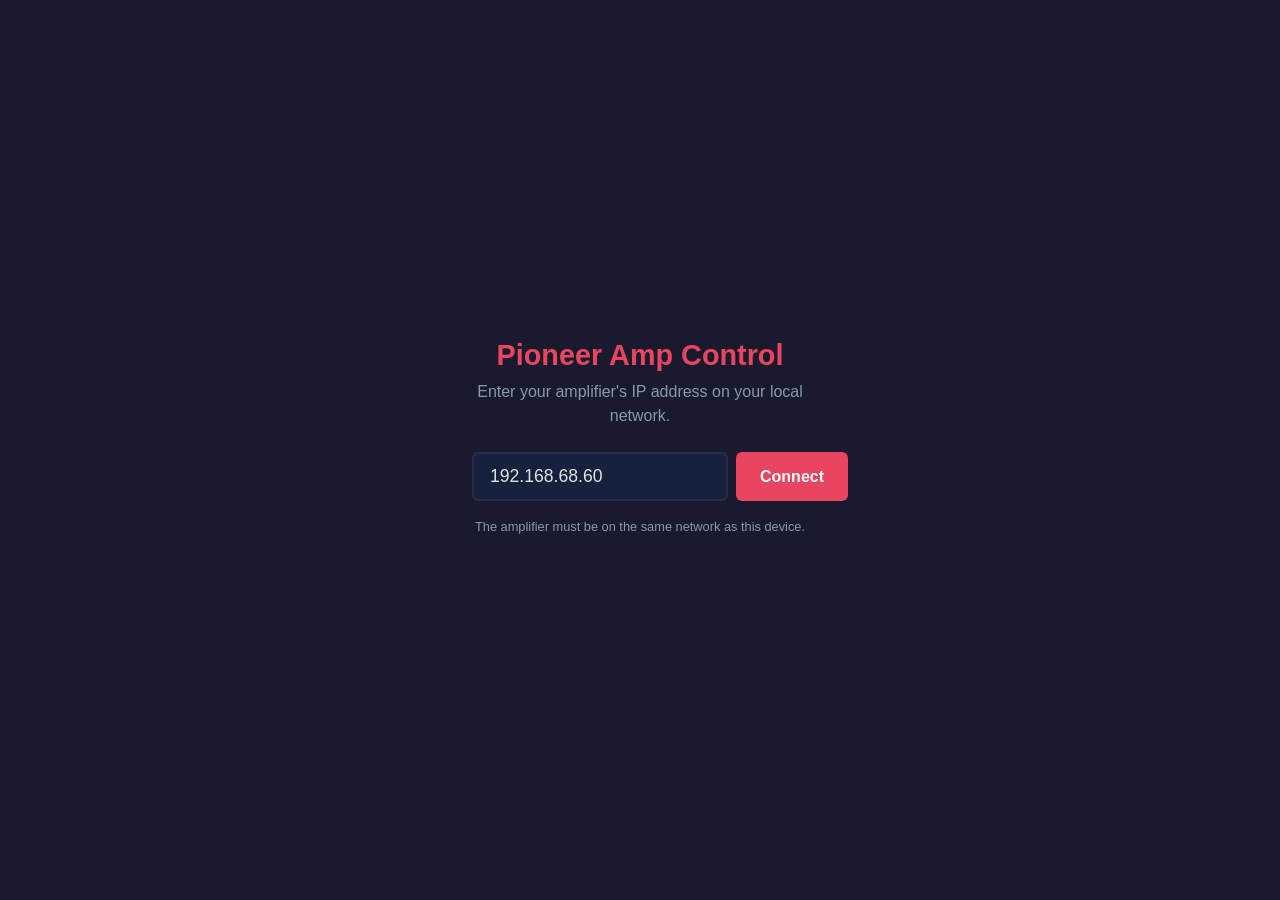
==== docs/index.html @ fc16584a "Add web-based Pioneer amplifier control app First build of a responsive single-page web app (for Git" ====
<!DOCTYPE html>
<html lang="en">
<head>
    <meta charset="UTF-8">
    <meta name="viewport" content="width=device-width, initial-scale=1.0">
    <title>Pioneer Amp Control</title>
    <link rel="stylesheet" href="style.css">
    <link rel="icon" href="data:image/svg+xml,<svg xmlns='http://www.w3.org/2000/svg' viewBox='0 0 100 100'><text y='.9em' font-size='90'>🔊</text></svg>">
</head>
<body>
    <!-- Setup overlay -->
    <div id="setup-overlay" class="overlay hidden">
        <div class="overlay-content">
            <h2>Pioneer Amp Control</h2>
            <p>Enter your amplifier's IP address on your local network.</p>
            <div class="ip-input-group">
                <input type="text" id="ip-input" placeholder="e.g. 192.168.1.100" value="192.168.68.60" autocomplete="off" inputmode="url">
                <button id="ip-save-btn" class="btn btn-primary">Connect</button>
            </div>
            <p class="hint">The amplifier must be on the same network as this device.</p>
        </div>
    </div>

    <!-- Main app -->
    <div id="app" class="hidden">
        <header>
            <h1>Pioneer Amp Control</h1>
            <div class="header-controls">
                <span id="connection-status" class="status-dot disconnected" title="Disconnected"></span>
                <button id="settings-btn" class="btn btn-icon" title="Settings">&#9881;</button>
            </div>
        </header>

        <main>
            <!-- Main Zone -->
            <section class="zone-card" id="main-zone">
                <div class="zone-header">
                    <h2>Main Zone</h2>
                    <button class="btn btn-power" id="main-power" data-cmd-on="PO" data-cmd-off="PF" title="Power">&#9211;</button>
                </div>
                <div class="zone-body">
                    <div class="volume-control">
                        <button class="btn btn-round btn-vol" id="main-vol-down" data-cmd="VD">&#8722;</button>
                        <div class="volume-display">
                            <span id="main-volume">-- dB</span>
                            <button class="btn btn-mute" id="main-mute" data-cmd="MZ">MUTE</button>
                        </div>
                        <button class="btn btn-round btn-vol" id="main-vol-up" data-cmd="VU">&#43;</button>
                    </div>
                    <div class="input-select">
                        <label>Input</label>
                        <div class="input-grid" id="main-inputs">
                            <button class="btn btn-input" data-cmd="25FN">BD</button>
                            <button class="btn btn-input" data-cmd="04FN">DVD</button>
                            <button class="btn btn-input" data-cmd="06FN">SAT/CBL</button>
                            <button class="btn btn-input" data-cmd="05FN">TV</button>
                            <button class="btn btn-input" data-cmd="17FN">iPod/USB</button>
                            <button class="btn btn-input" data-cmd="01FN">CD</button>
                            <button class="btn btn-input" data-cmd="02FN">Tuner</button>
                            <button class="btn btn-input" data-cmd="33FN">BT Audio</button>
                            <button class="btn btn-input" data-cmd="26FN">Network</button>
                            <button class="btn btn-input" data-cmd="38FN">Internet Radio</button>
                            <button class="btn btn-input" data-cmd="44FN">Media Server</button>
                            <button class="btn btn-input" data-cmd="57FN">Spotify</button>
                            <button class="btn btn-input" data-cmd="19FN">HDMI 1</button>
                            <button class="btn btn-input" data-cmd="20FN">HDMI 2</button>
                            <button class="btn btn-input" data-cmd="21FN">HDMI 3</button>
                            <button class="btn btn-input" data-cmd="22FN">HDMI 4</button>
                            <button class="btn btn-input" data-cmd="23FN">HDMI 5</button>
                            <button class="btn btn-input" data-cmd="24FN">HDMI 6</button>
                            <button class="btn btn-input" data-cmd="34FN">HDMI 7</button>
                            <button class="btn btn-input" data-cmd="00FN">Phono</button>
                        </div>
                    </div>
                    <div class="listening-mode">
                        <label>Listening Mode</label>
                        <span id="main-listening-mode">--</span>
                    </div>
                </div>
            </section>

            <!-- Zone 2 -->
            <section class="zone-card collapsed" id="zone2">
                <div class="zone-header">
                    <h2>Zone 2</h2>
                    <div class="zone-header-controls">
                        <button class="btn btn-collapse" title="Expand/Collapse">&#9660;</button>
                        <button class="btn btn-power" id="z2-power" data-cmd-on="APO" data-cmd-off="APF" title="Power">&#9211;</button>
                    </div>
                </div>
                <div class="zone-body">
                    <div class="volume-control">
                        <button class="btn btn-round btn-vol" data-cmd="ZD">&#8722;</button>
                        <div class="volume-display">
                            <span id="z2-volume">-- dB</span>
                            <button class="btn btn-mute" data-cmd="Z2MZ">MUTE</button>
                        </div>
                        <button class="btn btn-round btn-vol" data-cmd="ZU">&#43;</button>
                    </div>
                    <div class="input-select">
                        <label>Input</label>
                        <div class="input-grid" id="z2-inputs">
                            <button class="btn btn-input" data-cmd="Z2F25">BD</button>
                            <button class="btn btn-input" data-cmd="Z2F04">DVD</button>
                            <button class="btn btn-input" data-cmd="Z2F06">SAT/CBL</button>
                            <button class="btn btn-input" data-cmd="Z2F05">TV</button>
                            <button class="btn btn-input" data-cmd="Z2F17">iPod/USB</button>
                            <button class="btn btn-input" data-cmd="Z2F01">CD</button>
                            <button class="btn btn-input" data-cmd="Z2F02">Tuner</button>
                            <button class="btn btn-input" data-cmd="Z2F33">BT Audio</button>
                            <button class="btn btn-input" data-cmd="Z2F26">Network</button>
                        </div>
                    </div>
                </div>
            </section>

            <!-- HD Zone -->
            <section class="zone-card collapsed" id="hdzone">
                <div class="zone-header">
                    <h2>HD Zone</h2>
                    <div class="zone-header-controls">
                        <button class="btn btn-collapse" title="Expand/Collapse">&#9660;</button>
                        <button class="btn btn-power" id="hd-power" data-cmd-on="ZEA" data-cmd-off="ZEF" title="Power">&#9211;</button>
                    </div>
                </div>
                <div class="zone-body">
                    <div class="volume-control" id="hd-vol-section">
                        <button class="btn btn-round btn-vol" data-cmd="HZU">&#8722;</button>
                        <div class="volume-display">
                            <span id="hd-volume">-- dB</span>
                            <button class="btn btn-mute" data-cmd="HZMUT">MUTE</button>
                        </div>
                        <button class="btn btn-round btn-vol" data-cmd="HZD">&#43;</button>
                    </div>
                    <div class="input-select">
                        <label>Input</label>
                        <div class="input-grid" id="hd-inputs">
                            <button class="btn btn-input" data-cmd="ZEA25">BD</button>
                            <button class="btn btn-input" data-cmd="ZEA04">DVD</button>
                            <button class="btn btn-input" data-cmd="ZEA06">SAT/CBL</button>
                            <button class="btn btn-input" data-cmd="ZEA05">TV</button>
                            <button class="btn btn-input" data-cmd="ZEA17">iPod/USB</button>
                            <button class="btn btn-input" data-cmd="ZEA01">CD</button>
                            <button class="btn btn-input" data-cmd="ZEA02">Tuner</button>
                            <button class="btn btn-input" data-cmd="ZEA33">BT Audio</button>
                            <button class="btn btn-input" data-cmd="ZEA26">Network</button>
                        </div>
                    </div>
                </div>
            </section>
        </main>
    </div>

    <script src="app.js"></script>
</body>
</html>
---- docs/style.css ----
/* ===== Reset & Base ===== */
*, *::before, *::after {
    box-sizing: border-box;
    margin: 0;
    padding: 0;
}

:root {
    --bg: #1a1a2e;
    --bg-card: #16213e;
    --bg-card-header: #0f3460;
    --text: #e0e0e0;
    --text-dim: #8899aa;
    --accent: #e94560;
    --accent-glow: rgba(233, 69, 96, 0.3);
    --green: #4caf50;
    --green-glow: rgba(76, 175, 80, 0.3);
    --blue: #2196f3;
    --orange: #ff9800;
    --border: #2a2a4a;
    --radius: 10px;
    --radius-sm: 6px;
}

html {
    font-size: 16px;
}

body {
    font-family: -apple-system, BlinkMacSystemFont, 'Segoe UI', Roboto, Helvetica, Arial, sans-serif;
    background: var(--bg);
    color: var(--text);
    min-height: 100vh;
    -webkit-tap-highlight-color: transparent;
}

.hidden {
    display: none !important;
}

/* ===== Setup Overlay ===== */
.overlay {
    position: fixed;
    inset: 0;
    background: var(--bg);
    display: flex;
    align-items: center;
    justify-content: center;
    z-index: 100;
}

.overlay-content {
    text-align: center;
    padding: 2rem;
    max-width: 400px;
    width: 100%;
}

.overlay-content h2 {
    font-size: 1.8rem;
    margin-bottom: 0.5rem;
    color: var(--accent);
}

.overlay-content p {
    color: var(--text-dim);
    margin-bottom: 1.5rem;
    line-height: 1.5;
}

.overlay-content .hint {
    font-size: 0.8rem;
    color: var(--text-dim);
    margin-top: 1rem;
}

.ip-input-group {
    display: flex;
    gap: 0.5rem;
}

.ip-input-group input {
    flex: 1;
    padding: 0.75rem 1rem;
    border: 2px solid var(--border);
    border-radius: var(--radius-sm);
    background: var(--bg-card);
    color: var(--text);
    font-size: 1.1rem;
    outline: none;
    transition: border-color 0.2s;
}

.ip-input-group input:focus {
    border-color: var(--accent);
}

/* ===== Buttons ===== */
.btn {
    border: none;
    cursor: pointer;
    font-family: inherit;
    transition: all 0.15s ease;
    -webkit-user-select: none;
    user-select: none;
}

.btn:active {
    transform: scale(0.95);
}

.btn-primary {
    background: var(--accent);
    color: white;
    padding: 0.75rem 1.5rem;
    border-radius: var(--radius-sm);
    font-size: 1rem;
    font-weight: 600;
}

.btn-primary:hover {
    background: #d63851;
}

.btn-icon {
    background: transparent;
    color: var(--text-dim);
    font-size: 1.4rem;
    padding: 0.25rem;
    border-radius: 50%;
    width: 36px;
    height: 36px;
    display: flex;
    align-items: center;
    justify-content: center;
}

.btn-icon:hover {
    color: var(--text);
    background: rgba(255, 255, 255, 0.1);
}

/* ===== Header ===== */
header {
    display: flex;
    align-items: center;
    justify-content: space-between;
    padding: 0.75rem 1rem;
    background: var(--bg-card);
    border-bottom: 1px solid var(--border);
    position: sticky;
    top: 0;
    z-index: 50;
}

header h1 {
    font-size: 1.1rem;
    font-weight: 600;
    color: var(--accent);
}

.header-controls {
    display: flex;
    align-items: center;
    gap: 0.75rem;
}

/* ===== Connection Status Dot ===== */
.status-dot {
    width: 12px;
    height: 12px;
    border-radius: 50%;
    display: inline-block;
}

.status-dot.connected {
    background: var(--green);
    box-shadow: 0 0 6px var(--green-glow);
}

.status-dot.disconnected {
    background: var(--accent);
    box-shadow: 0 0 6px var(--accent-glow);
    animation: pulse 2s infinite;
}

@keyframes pulse {
    0%, 100% { opacity: 1; }
    50% { opacity: 0.4; }
}

/* ===== Main Content ===== */
main {
    padding: 0.75rem;
    max-width: 800px;
    margin: 0 auto;
    display: flex;
    flex-direction: column;
    gap: 0.75rem;
}

/* ===== Zone Cards ===== */
.zone-card {
    background: var(--bg-card);
    border-radius: var(--radius);
    border: 1px solid var(--border);
    overflow: hidden;
}

.zone-header {
    display: flex;
    align-items: center;
    justify-content: space-between;
    padding: 0.75rem 1rem;
    background: var(--bg-card-header);
}

.zone-header h2 {
    font-size: 1rem;
    font-weight: 600;
    text-transform: uppercase;
    letter-spacing: 0.05em;
}

.zone-header-controls {
    display: flex;
    align-items: center;
    gap: 0.5rem;
}

.zone-body {
    padding: 1rem;
    display: flex;
    flex-direction: column;
    gap: 1rem;
    transition: opacity 0.3s;
}

.zone-body.dimmed {
    opacity: 0.35;
    pointer-events: none;
}

/* Collapse behavior */
.zone-card.collapsed .zone-body {
    display: none;
}

.zone-card.collapsed .btn-collapse {
    transform: rotate(-90deg);
}

.btn-collapse {
    background: transparent;
    color: var(--text-dim);
    font-size: 0.8rem;
    padding: 0.25rem;
    border-radius: 4px;
    transition: transform 0.2s;
}

/* ===== Power Button ===== */
.btn-power {
    width: 42px;
    height: 42px;
    border-radius: 50%;
    font-size: 1.3rem;
    display: flex;
    align-items: center;
    justify-content: center;
    background: #333;
    color: var(--text-dim);
    border: 2px solid #555;
    transition: all 0.2s;
}

.btn-power.on {
    background: var(--green);
    color: white;
    border-color: var(--green);
    box-shadow: 0 0 12px var(--green-glow);
}

.btn-power.off {
    background: #444;
    color: #888;
    border-color: #555;
}

.btn-power:hover {
    border-color: var(--accent);
}

/* ===== Volume Control ===== */
.volume-control {
    display: flex;
    align-items: center;
    justify-content: center;
    gap: 1rem;
}

.btn-round {
    width: 56px;
    height: 56px;
    border-radius: 50%;
    font-size: 1.5rem;
    font-weight: 700;
    display: flex;
    align-items: center;
    justify-content: center;
    background: var(--bg-card-header);
    color: var(--text);
    border: 2px solid var(--border);
}

.btn-round:hover {
    border-color: var(--blue);
    color: var(--blue);
}

.btn-round:active {
    background: var(--blue);
    color: white;
    border-color: var(--blue);
}

.volume-display {
    text-align: center;
    min-width: 100px;
}

.volume-display span {
    display: block;
    font-size: 1.4rem;
    font-weight: 700;
    font-variant-numeric: tabular-nums;
    margin-bottom: 0.3rem;
}

.btn-mute {
    background: transparent;
    color: var(--text-dim);
    font-size: 0.7rem;
    font-weight: 700;
    letter-spacing: 0.1em;
    text-transform: uppercase;
    padding: 0.25rem 0.75rem;
    border-radius: 4px;
    border: 1px solid var(--border);
}

.btn-mute:hover {
    border-color: var(--orange);
    color: var(--orange);
}

.btn-mute.active {
    background: var(--orange);
    color: white;
    border-color: var(--orange);
}

/* ===== Input Selection ===== */
.input-select label {
    display: block;
    font-size: 0.75rem;
    text-transform: uppercase;
    letter-spacing: 0.1em;
    color: var(--text-dim);
    margin-bottom: 0.5rem;
}

.input-grid {
    display: grid;
    grid-template-columns: repeat(auto-fill, minmax(90px, 1fr));
    gap: 0.4rem;
}

.btn-input {
    padding: 0.5rem 0.25rem;
    font-size: 0.75rem;
    font-weight: 600;
    background: var(--bg);
    color: var(--text-dim);
    border: 1px solid var(--border);
    border-radius: var(--radius-sm);
    text-align: center;
    white-space: nowrap;
    overflow: hidden;
    text-overflow: ellipsis;
}

.btn-input:hover {
    border-color: var(--blue);
    color: var(--text);
}

.btn-input.active {
    background: var(--blue);
    color: white;
    border-color: var(--blue);
    box-shadow: 0 0 8px rgba(33, 150, 243, 0.3);
}

/* ===== Listening Mode ===== */
.listening-mode {
    display: flex;
    align-items: center;
    gap: 0.75rem;
}

.listening-mode label {
    font-size: 0.75rem;
    text-transform: uppercase;
    letter-spacing: 0.1em;
    color: var(--text-dim);
    white-space: nowrap;
}

.listening-mode span {
    font-size: 0.9rem;
    font-weight: 600;
    color: var(--text);
}

/* ===== Responsive ===== */

/* Phones in portrait */
@media (max-width: 480px) {
    html {
        font-size: 15px;
    }

    .input-grid {
        grid-template-columns: repeat(3, 1fr);
    }

    .btn-round {
        width: 50px;
        height: 50px;
        font-size: 1.3rem;
    }

    .volume-display span {
        font-size: 1.2rem;
    }
}

/* Tablets */
@media (min-width: 481px) and (max-width: 1024px) {
    .input-grid {
        grid-template-columns: repeat(4, 1fr);
    }
}

/* Desktop */
@media (min-width: 1025px) {
    main {
        padding: 1.5rem;
    }

    .input-grid {
        grid-template-columns: repeat(5, 1fr);
    }

    .btn-round {
        width: 64px;
        height: 64px;
        font-size: 1.6rem;
    }

    .volume-display span {
        font-size: 1.6rem;
    }

    .btn-input {
        padding: 0.6rem 0.5rem;
        font-size: 0.85rem;
    }
}
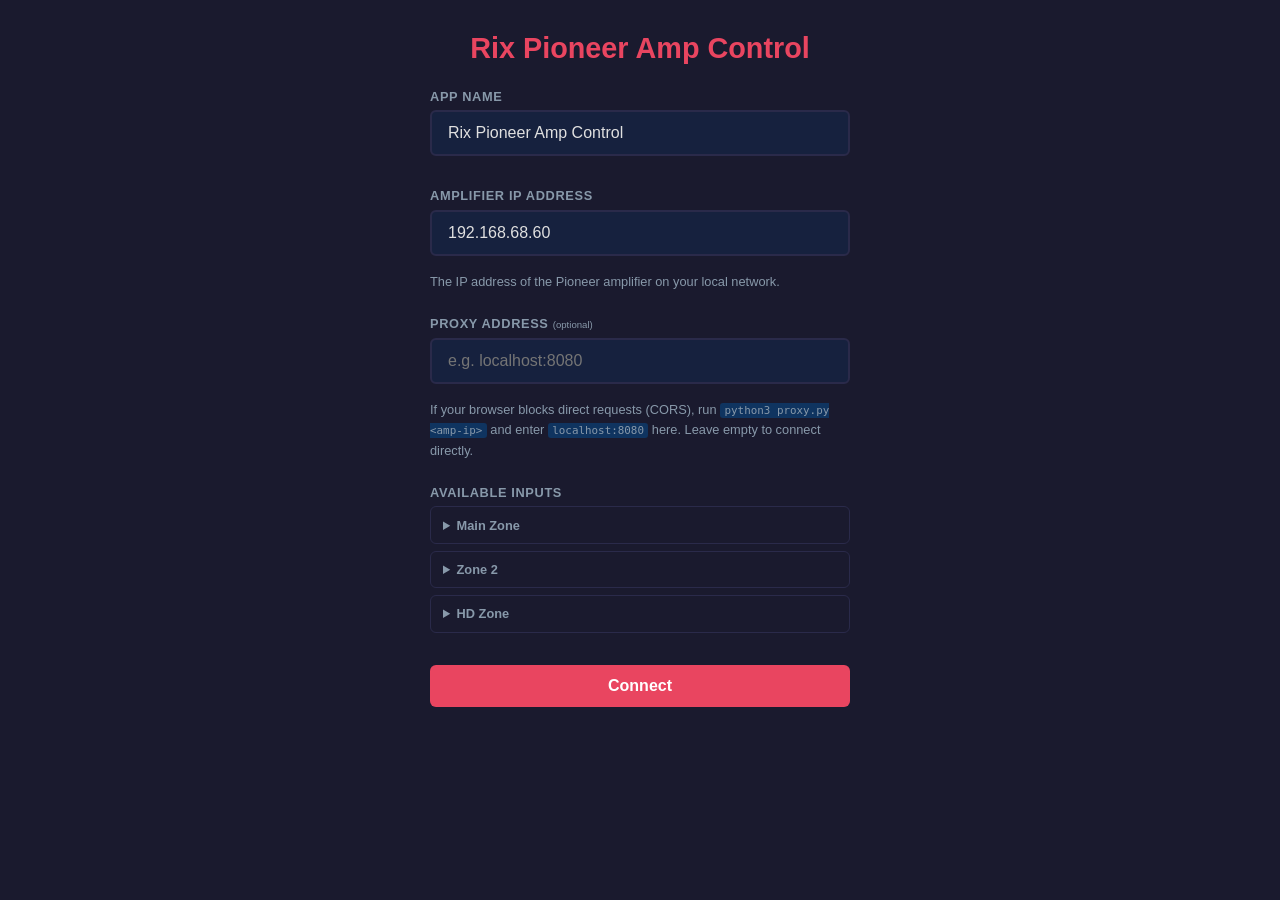
==== commit 559ca4de: "Bump to v0.2.0: proxy, configurable inputs, direct volume entry - Add proxy.py: local CORS proxy tha" ====
--- a/docs/index.html
+++ b/docs/index.html
@@ -11,22 +11,56 @@
     <!-- Setup overlay -->
     <div id="setup-overlay" class="overlay hidden">
         <div class="overlay-content">
-            <h2>Pioneer Amp Control</h2>
-            <p>Enter your amplifier's IP address on your local network.</p>
-            <div class="ip-input-group">
-                <input type="text" id="ip-input" placeholder="e.g. 192.168.1.100" value="192.168.68.60" autocomplete="off" inputmode="url">
-                <button id="ip-save-btn" class="btn btn-primary">Connect</button>
+            <h2 id="setup-title">Rix Pioneer Amp Control</h2>
+
+            <div class="settings-field">
+                <label for="name-input">App name</label>
+                <input type="text" id="name-input" placeholder="e.g. Living Room Amp" autocomplete="off">
             </div>
-            <p class="hint">The amplifier must be on the same network as this device.</p>
+
+            <div class="settings-field">
+                <label for="ip-input">Amplifier IP address</label>
+                <input type="text" id="ip-input" placeholder="e.g. 192.168.68.60" autocomplete="off" inputmode="url">
+                <p class="hint">The IP address of the Pioneer amplifier on your local network.</p>
+            </div>
+
+            <div class="settings-field">
+                <label for="proxy-input">Proxy address <span class="label-optional">(optional)</span></label>
+                <input type="text" id="proxy-input" placeholder="e.g. localhost:8080" autocomplete="off" inputmode="url">
+                <p class="hint">
+                    If your browser blocks direct requests (CORS), run
+                    <code>python3 proxy.py &lt;amp-ip&gt;</code> and enter
+                    <code>localhost:8080</code> here. Leave empty to connect directly.
+                </p>
+            </div>
+
+            <div class="settings-field">
+                <label>Available inputs</label>
+                <details class="input-config">
+                    <summary>Main Zone</summary>
+                    <div id="main-input-checkboxes" class="input-checkbox-grid"></div>
+                </details>
+                <details class="input-config">
+                    <summary>Zone 2</summary>
+                    <div id="z2-input-checkboxes" class="input-checkbox-grid"></div>
+                </details>
+                <details class="input-config">
+                    <summary>HD Zone</summary>
+                    <div id="hd-input-checkboxes" class="input-checkbox-grid"></div>
+                </details>
+            </div>
+
+            <button id="ip-save-btn" class="btn btn-primary btn-full">Connect</button>
         </div>
     </div>
 
     <!-- Main app -->
     <div id="app" class="hidden">
         <header>
-            <h1>Pioneer Amp Control</h1>
+            <h1 id="app-title">Rix Pioneer Amp Control</h1>
             <div class="header-controls">
                 <span id="connection-status" class="status-dot disconnected" title="Disconnected"></span>
+                <button id="disconnect-btn" class="btn btn-icon" title="Disconnect">&#10005;</button>
                 <button id="settings-btn" class="btn btn-icon" title="Settings">&#9881;</button>
             </div>
         </header>
@@ -49,28 +83,7 @@
                     </div>
                     <div class="input-select">
                         <label>Input</label>
-                        <div class="input-grid" id="main-inputs">
-                            <button class="btn btn-input" data-cmd="25FN">BD</button>
-                            <button class="btn btn-input" data-cmd="04FN">DVD</button>
-                            <button class="btn btn-input" data-cmd="06FN">SAT/CBL</button>
-                            <button class="btn btn-input" data-cmd="05FN">TV</button>
-                            <button class="btn btn-input" data-cmd="17FN">iPod/USB</button>
-                            <button class="btn btn-input" data-cmd="01FN">CD</button>
-                            <button class="btn btn-input" data-cmd="02FN">Tuner</button>
-                            <button class="btn btn-input" data-cmd="33FN">BT Audio</button>
-                            <button class="btn btn-input" data-cmd="26FN">Network</button>
-                            <button class="btn btn-input" data-cmd="38FN">Internet Radio</button>
-                            <button class="btn btn-input" data-cmd="44FN">Media Server</button>
-                            <button class="btn btn-input" data-cmd="57FN">Spotify</button>
-                            <button class="btn btn-input" data-cmd="19FN">HDMI 1</button>
-                            <button class="btn btn-input" data-cmd="20FN">HDMI 2</button>
-                            <button class="btn btn-input" data-cmd="21FN">HDMI 3</button>
-                            <button class="btn btn-input" data-cmd="22FN">HDMI 4</button>
-                            <button class="btn btn-input" data-cmd="23FN">HDMI 5</button>
-                            <button class="btn btn-input" data-cmd="24FN">HDMI 6</button>
-                            <button class="btn btn-input" data-cmd="34FN">HDMI 7</button>
-                            <button class="btn btn-input" data-cmd="00FN">Phono</button>
-                        </div>
+                        <div class="input-grid" id="main-inputs"></div>
                     </div>
                     <div class="listening-mode">
                         <label>Listening Mode</label>
@@ -99,17 +112,7 @@
                     </div>
                     <div class="input-select">
                         <label>Input</label>
-                        <div class="input-grid" id="z2-inputs">
-                            <button class="btn btn-input" data-cmd="Z2F25">BD</button>
-                            <button class="btn btn-input" data-cmd="Z2F04">DVD</button>
-                            <button class="btn btn-input" data-cmd="Z2F06">SAT/CBL</button>
-                            <button class="btn btn-input" data-cmd="Z2F05">TV</button>
-                            <button class="btn btn-input" data-cmd="Z2F17">iPod/USB</button>
-                            <button class="btn btn-input" data-cmd="Z2F01">CD</button>
-                            <button class="btn btn-input" data-cmd="Z2F02">Tuner</button>
-                            <button class="btn btn-input" data-cmd="Z2F33">BT Audio</button>
-                            <button class="btn btn-input" data-cmd="Z2F26">Network</button>
-                        </div>
+                        <div class="input-grid" id="z2-inputs"></div>
                     </div>
                 </div>
             </section>
@@ -134,21 +137,16 @@
                     </div>
                     <div class="input-select">
                         <label>Input</label>
-                        <div class="input-grid" id="hd-inputs">
-                            <button class="btn btn-input" data-cmd="ZEA25">BD</button>
-                            <button class="btn btn-input" data-cmd="ZEA04">DVD</button>
-                            <button class="btn btn-input" data-cmd="ZEA06">SAT/CBL</button>
-                            <button class="btn btn-input" data-cmd="ZEA05">TV</button>
-                            <button class="btn btn-input" data-cmd="ZEA17">iPod/USB</button>
-                            <button class="btn btn-input" data-cmd="ZEA01">CD</button>
-                            <button class="btn btn-input" data-cmd="ZEA02">Tuner</button>
-                            <button class="btn btn-input" data-cmd="ZEA33">BT Audio</button>
-                            <button class="btn btn-input" data-cmd="ZEA26">Network</button>
-                        </div>
+                        <div class="input-grid" id="hd-inputs"></div>
                     </div>
                 </div>
             </section>
         </main>
+
+        <footer>
+            <p class="footer-version">Pioneer Amp Control v<span id="app-version">0.1.0</span></p>
+            <p class="footer-credit">Created by Rik Van Bruggen as open source software using different AI coding tools. Use at your own risk. MIT licensed.</p>
+        </footer>
     </div>
 
     <script src="app.js"></script>
--- a/docs/style.css
+++ b/docs/style.css
@@ -44,34 +44,70 @@
     inset: 0;
     background: var(--bg);
     display: flex;
-    align-items: center;
+    align-items: flex-start;
     justify-content: center;
     z-index: 100;
+    overflow-y: auto;
+    padding: 2rem 1rem;
 }
 
 .overlay-content {
-    text-align: center;
-    padding: 2rem;
-    max-width: 400px;
+    text-align: left;
+    padding: 0;
+    max-width: 420px;
     width: 100%;
 }
 
 .overlay-content h2 {
     font-size: 1.8rem;
+    margin-bottom: 1.5rem;
+    color: var(--accent);
+    text-align: center;
+}
+
+.settings-field {
+    margin-bottom: 1.5rem;
+}
+
+.settings-field label {
+    display: block;
+    font-size: 0.8rem;
+    font-weight: 600;
+    text-transform: uppercase;
+    letter-spacing: 0.05em;
+    color: var(--text-dim);
+    margin-bottom: 0.4rem;
+}
+
+.settings-field input[type="text"] {
+    width: 100%;
+    padding: 0.75rem 1rem;
+    border: 2px solid var(--border);
+    border-radius: var(--radius-sm);
+    background: var(--bg-card);
+    color: var(--text);
+    font-size: 1rem;
+    outline: none;
+    transition: border-color 0.2s;
     margin-bottom: 0.5rem;
-    color: var(--accent);
-}
-
-.overlay-content p {
-    color: var(--text-dim);
-    margin-bottom: 1.5rem;
-    line-height: 1.5;
+}
+
+.settings-field input[type="text"]:focus {
+    border-color: var(--accent);
 }
 
 .overlay-content .hint {
     font-size: 0.8rem;
     color: var(--text-dim);
-    margin-top: 1rem;
+    line-height: 1.6;
+    margin-top: 0.5rem;
+}
+
+.overlay-content .hint code {
+    background: var(--bg-card-header);
+    padding: 0.1em 0.4em;
+    border-radius: 3px;
+    font-size: 0.85em;
 }
 
 .ip-input-group {
@@ -86,7 +122,7 @@
     border-radius: var(--radius-sm);
     background: var(--bg-card);
     color: var(--text);
-    font-size: 1.1rem;
+    font-size: 1rem;
     outline: none;
     transition: border-color 0.2s;
 }
@@ -122,6 +158,62 @@
     background: #d63851;
 }
 
+.btn-full {
+    width: 100%;
+    margin-top: 0.5rem;
+}
+
+.label-optional {
+    font-weight: 400;
+    font-size: 0.75em;
+    color: var(--text-dim);
+    text-transform: none;
+    letter-spacing: 0;
+}
+
+.input-config {
+    border: 1px solid var(--border);
+    border-radius: var(--radius-sm);
+    padding: 0.4rem 0.75rem;
+    margin-top: 0.4rem;
+}
+
+.input-config summary {
+    font-size: 0.8rem;
+    font-weight: 600;
+    color: var(--text-dim);
+    cursor: pointer;
+    padding: 0.25rem 0;
+    user-select: none;
+}
+
+.input-config[open] summary {
+    margin-bottom: 0.5rem;
+}
+
+.input-checkbox-grid {
+    display: grid;
+    grid-template-columns: repeat(auto-fill, minmax(90px, 1fr));
+    gap: 0.3rem 0.5rem;
+    padding-bottom: 0.4rem;
+}
+
+.input-checkbox {
+    display: flex;
+    align-items: center;
+    font-size: 0.85rem;
+    cursor: pointer;
+    gap: 0.3rem;
+}
+
+.input-checkbox input[type=checkbox] {
+    accent-color: var(--accent);
+    width: 13px;
+    height: 13px;
+    cursor: pointer;
+    flex-shrink: 0;
+}
+
 .btn-icon {
     background: transparent;
     color: var(--text-dim);
@@ -337,6 +429,36 @@
     margin-bottom: 0.3rem;
 }
 
+.vol-editable {
+    cursor: pointer;
+    border-bottom: 1px dashed var(--text-dim);
+}
+
+.vol-editable:hover {
+    color: var(--accent);
+    border-bottom-color: var(--accent);
+}
+
+.volume-edit-input {
+    display: block;
+    width: 90px;
+    margin: 0 auto 0.3rem;
+    background: var(--bg-card-header);
+    border: 1px solid var(--accent);
+    border-radius: var(--radius-sm);
+    color: var(--text);
+    font-size: 1.4rem;
+    font-weight: 700;
+    font-family: inherit;
+    text-align: center;
+    padding: 0.1em 0.3em;
+    outline: none;
+}
+
+.volume-edit-input::-webkit-inner-spin-button,
+.volume-edit-input::-webkit-outer-spin-button { -webkit-appearance: none; }
+.volume-edit-input[type=number] { -moz-appearance: textfield; }
+
 .btn-mute {
     background: transparent;
     color: var(--text-dim);
@@ -423,6 +545,30 @@
     color: var(--text);
 }
 
+/* ===== Footer ===== */
+footer {
+    text-align: center;
+    padding: 1.5rem 1rem;
+    margin-top: 1rem;
+    border-top: 1px solid var(--border);
+    max-width: 800px;
+    margin-left: auto;
+    margin-right: auto;
+}
+
+.footer-version {
+    font-size: 0.8rem;
+    color: var(--text-dim);
+    margin-bottom: 0.4rem;
+}
+
+.footer-credit {
+    font-size: 0.7rem;
+    color: var(--text-dim);
+    line-height: 1.5;
+    opacity: 0.7;
+}
+
 /* ===== Responsive ===== */
 
 /* Phones in portrait */
